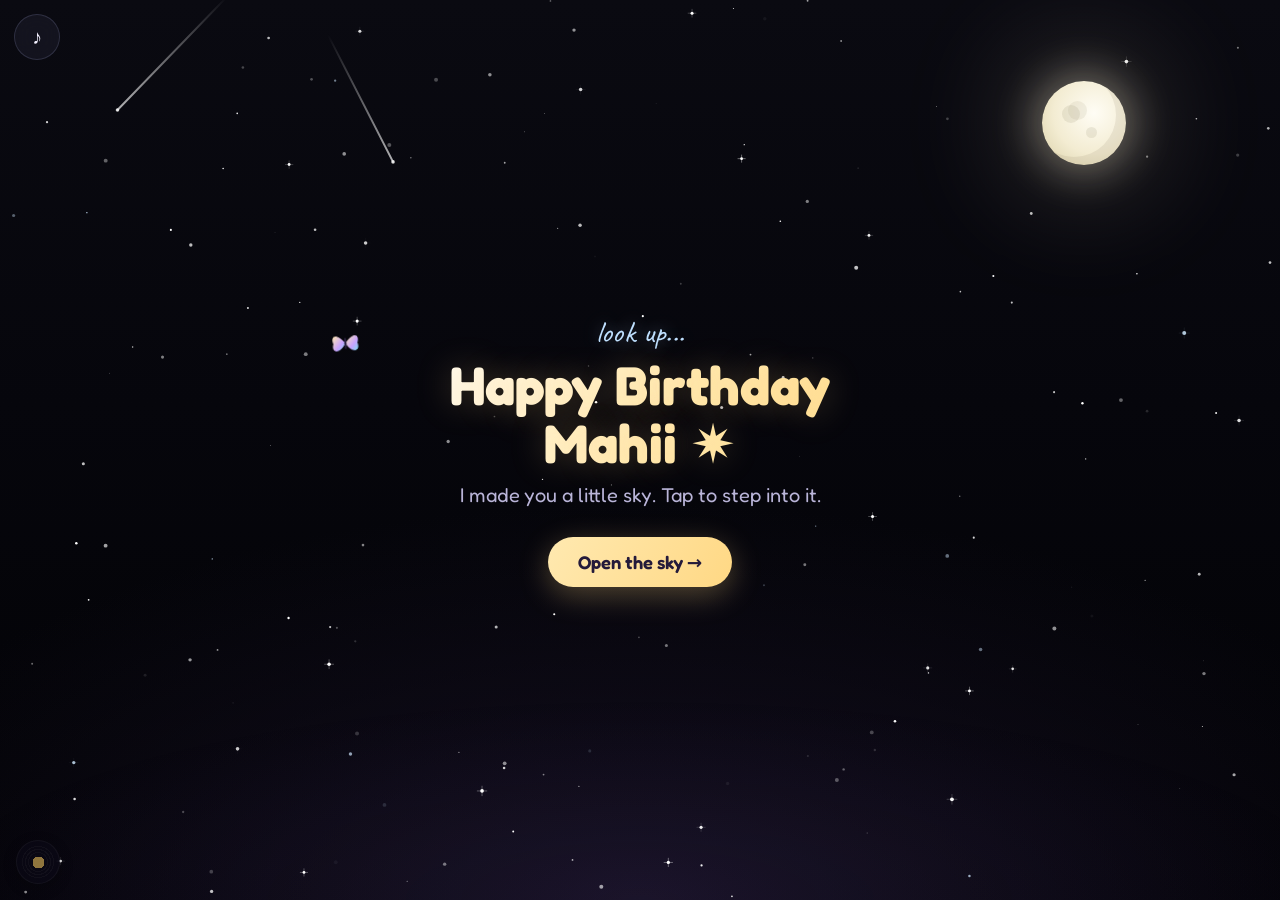
==== index.html @ 76d272aa "Add Hanabi finale fireworks This commit adds an embedded Hanabi fireworks overlay that loops in the " ====
<!DOCTYPE html>
<html lang="en">
<head>
  <meta charset="UTF-8" />
  <meta name="viewport" content="width=device-width, initial-scale=1.0, maximum-scale=1.0, user-scalable=no" />
  <meta name="theme-color" content="#0a0e2a" />
  <title>Under the Same Sky ✷</title>
  <!-- tab logo: a little golden crescent moon + star on a night sky -->
  <link rel="icon" type="image/svg+xml" href="data:image/svg+xml,%3Csvg xmlns='http://www.w3.org/2000/svg' viewBox='0 0 64 64'%3E%3Crect width='64' height='64' rx='14' fill='%230a0e2a'/%3E%3Cpath d='M41 15a18 18 0 1 0 8 24 14 14 0 0 1-8-24z' fill='%23ffd884'/%3E%3Cpath d='M20 20l1.6 4.4L26 26l-4.4 1.6L20 32l-1.6-4.4L14 26l4.4-1.6z' fill='%23ffe9b0'/%3E%3Ccircle cx='46' cy='48' r='1.6' fill='%23ffffff'/%3E%3Ccircle cx='14' cy='44' r='1.3' fill='%23bfe0ff'/%3E%3C/svg%3E" />
  <link rel="apple-touch-icon" href="data:image/svg+xml,%3Csvg xmlns='http://www.w3.org/2000/svg' viewBox='0 0 64 64'%3E%3Crect width='64' height='64' rx='14' fill='%230a0e2a'/%3E%3Cpath d='M41 15a18 18 0 1 0 8 24 14 14 0 0 1-8-24z' fill='%23ffd884'/%3E%3Cpath d='M20 20l1.6 4.4L26 26l-4.4 1.6L20 32l-1.6-4.4L14 26l4.4-1.6z' fill='%23ffe9b0'/%3E%3C/svg%3E" />
  <link rel="preconnect" href="https://fonts.googleapis.com" />
  <link rel="preconnect" href="https://fonts.gstatic.com" crossorigin />
  <link href="https://fonts.googleapis.com/css2?family=Fredoka:wght@400;500;600;700&family=Caveat:wght@500;600;700&display=swap" rel="stylesheet" />
  <link rel="stylesheet" href="styles.css?v=208" />
</head>
<body>
  <!-- Canvas for the living starfield, shooting stars, and stardust -->
  <canvas id="fx-canvas"></canvas>

  <!-- The moon -->
  <div id="moon" class="moon" aria-hidden="true"></div>

  <!-- Floating music toggle -->
  <button id="music-toggle" class="music-toggle" aria-label="Toggle music" title="Toggle music">
    <span class="music-icon">♪</span>
  </button>

  <!-- little spinning vinyl (spins while music plays) + now-playing label -->
  <div id="vinyl" class="vinyl" aria-hidden="true"></div>
  <div id="now-playing" class="now-playing" aria-hidden="true">
    <span class="np-text"></span>
    <button id="song-next" class="song-next" aria-label="Next song" title="Next song">⏭</button>
  </div>

  <!-- Progress (constellations lit) -->
  <div id="progress" class="progress" aria-hidden="true"></div>

  <!-- The experience mounts here -->
  <main id="stage" class="stage" role="main"></main>

  <!-- Sky lanterns float above the stage for popping -->
  <div id="lantern-layer" class="lantern-layer" aria-hidden="true"></div>

  <audio id="bg-song" loop preload="auto"></audio>

  <script src="js/config.js?v=208"></script>
  <script src="js/sky.js?v=208"></script>
  <script src="js/app.js?v=208"></script>
</body>
</html>
---- styles.css ----
/* ===========================================================================
   Under the Same Sky — styles
   A night-sky birthday experience. Mobile-first, phone + desktop.
   =========================================================================== */

:root {
  --sky-top: #0a0a11;
  --sky-mid: #06060c;
  --sky-bot: #020205;
  --horizon: #140f20;
  --ink: #f3f0ff;
  --ink-dim: #b9b4d8;
  --gold: #ffd884;
  --gold-soft: #ffe9b0;
  --cyan: #bfe0ff;
  --star: #ffffff;
  --card: rgba(180, 190, 255, 0.06);
  --card-border: rgba(190, 200, 255, 0.16);
  --radius: 20px;
  --safe-top: env(safe-area-inset-top, 0px);
  --safe-bottom: env(safe-area-inset-bottom, 0px);
}

* { box-sizing: border-box; -webkit-tap-highlight-color: transparent; }

html, body {
  margin: 0; padding: 0; height: 100%; overflow: hidden;
}

body {
  font-family: "Fredoka", system-ui, -apple-system, "Segoe UI", Roboto, sans-serif;
  color: var(--ink);
  background:
    radial-gradient(120% 80% at 50% 100%, var(--horizon) 0%, transparent 55%),
    linear-gradient(180deg, var(--sky-top) 0%, var(--sky-mid) 45%, var(--sky-bot) 100%);
  background-attachment: fixed;
  position: relative;
  overscroll-behavior: none;
  -webkit-user-select: none; user-select: none;
}

/* faint horizon haze so the bottom feels like a distant skyline glow */
body::after {
  content: "";
  position: fixed;
  left: 0; right: 0; bottom: 0;
  height: 32vh;
  background: radial-gradient(80% 100% at 50% 100%, rgba(90,70,140,0.10), transparent 70%);
  z-index: 1;
  pointer-events: none;
}

/* ---- starfield canvas ---- */
#fx-canvas {
  position: fixed; inset: 0;
  z-index: 2;
  pointer-events: none;
}

/* ---- the moon ---- */
.moon {
  position: fixed;
  top: 9vh; right: 12vw;
  width: 84px; height: 84px;
  border-radius: 50%;
  z-index: 2;
  background:
    radial-gradient(circle at 62% 38%, #fffdf5 0%, #f3ecd2 55%, #d9cfa6 100%);
  box-shadow:
    0 0 40px 8px rgba(255, 246, 214, 0.35),
    0 0 120px 30px rgba(255, 240, 200, 0.18),
    inset -10px -8px 0 rgba(120, 110, 80, 0.12);
  animation: moonGlow 6s ease-in-out infinite alternate;
}
.moon::before, .moon::after {
  content: ""; position: absolute; border-radius: 50%;
  background: rgba(150, 140, 110, 0.16);
}
.moon::before { width: 18px; height: 18px; top: 24px; left: 20px; }
.moon::after  { width: 11px; height: 11px; top: 46px; left: 44px; box-shadow: -14px -22px 0 4px rgba(150,140,110,0.12); }
@keyframes moonGlow {
  from { box-shadow: 0 0 34px 6px rgba(255,246,214,0.30), 0 0 100px 24px rgba(255,240,200,0.14); }
  to   { box-shadow: 0 0 48px 12px rgba(255,246,214,0.42), 0 0 140px 40px rgba(255,240,200,0.22); }
}
@media (max-width: 600px) {
  /* tuck the moon into the very top corner + calmer glow so it never sits behind text */
  .moon {
    width: 46px; height: 46px; top: 1.5vh; right: 5vw;
    box-shadow: 0 0 22px 4px rgba(255, 246, 214, 0.28), 0 0 64px 14px rgba(255, 240, 200, 0.12);
    animation: none;
  }
  .moon::before { width: 10px; height: 10px; top: 12px; left: 11px; }
  .moon::after { width: 6px; height: 6px; top: 26px; left: 25px; }
  /* phones: content scrolls from the top so tall pages (hub) don't clip the title */
  .stage { align-items: flex-start; }
  /* nudge the hub content down so the title isn't jammed under the top chrome/moon */
  .hub-scene { padding-top: 40vh; padding-bottom: calc(96px + var(--safe-bottom)); }
  /* keep bottom buttons clear of the fixed now-playing pill (hub brightest-star,
     finale "wait there's more", grand-finale buttons) */
  .finale-scene { padding-bottom: calc(96px + var(--safe-bottom)); }
}

/* ---- lantern layer ---- */
.lantern-layer { position: fixed; inset: 0; z-index: 6; pointer-events: none; overflow: hidden; }
.lantern-layer .lantern { pointer-events: auto; }

/* ---- Stage ---- */
.stage {
  position: relative; z-index: 4;
  height: 100%; width: 100%;
  display: flex; align-items: center; justify-content: center;
  padding: calc(24px + var(--safe-top)) 20px calc(24px + var(--safe-bottom));
  overflow-y: auto; -webkit-overflow-scrolling: touch;
}

.scene {
  width: 100%; max-width: 540px; text-align: center;
  animation: sceneIn 0.8s cubic-bezier(0.16, 1, 0.3, 1);
  will-change: opacity, transform;   /* keep it on the GPU compositor */
}
@keyframes sceneIn {
  from { opacity: 0; transform: translate3d(0, 22px, 0) scale(0.99); }
  to   { opacity: 1; transform: translate3d(0, 0, 0) scale(1); }
}

/* ---- Typography ---- */
.kicker {
  font-family: "Caveat", cursive;
  font-size: clamp(1.35rem, 6vw, 1.9rem);
  color: var(--cyan);
  margin: 0 0 6px; letter-spacing: 0.4px;
  text-shadow: 0 0 18px rgba(191, 224, 255, 0.4);
}
.title {
  font-size: clamp(2rem, 9vw, 3.4rem);
  font-weight: 700; line-height: 1.06; margin: 0 0 8px;
  background: linear-gradient(120deg, #ffffff, var(--gold-soft) 55%, var(--gold));
  -webkit-background-clip: text; background-clip: text; color: transparent;
  text-shadow: 0 0 34px rgba(255, 216, 132, 0.25);
}
.title .name { display: block; }
.subtitle {
  font-size: clamp(1rem, 4.4vw, 1.25rem);
  color: var(--ink-dim); margin: 0 auto 26px;
  max-width: 32ch; line-height: 1.55;
}

.beat-text {
  font-size: clamp(1.25rem, 5.6vw, 1.7rem);
  line-height: 1.5; margin: 0 auto 14px; max-width: 26ch;
  white-space: pre-line; font-weight: 500;
  text-shadow: 0 2px 22px rgba(0,0,0,0.4);
}
.beat-note {
  font-family: "Caveat", cursive;
  font-size: clamp(1.6rem, 5.5vw, 2.15rem);
  color: var(--gold-soft); margin: 0 auto 12px;
  transform: rotate(-2deg); opacity: 0.95;
  text-shadow: 0 0 16px rgba(255, 233, 176, 0.35);
}
/* small heading above a beat's body ("A little about her" etc.) */
.beat-title {
  font-size: clamp(0.72rem, 3vw, 0.85rem);
  letter-spacing: 0.18em; text-transform: uppercase;
  color: var(--cyan); margin: 0 auto 10px; opacity: 0.85;
}

/* ---- Buttons ---- */
.btn {
  font-family: inherit; font-size: clamp(1rem, 4.4vw, 1.15rem);
  font-weight: 600; color: #241a3a;
  background: linear-gradient(120deg, var(--gold-soft), var(--gold));
  border: none; border-radius: 999px; padding: 14px 30px; cursor: pointer;
  box-shadow: 0 8px 30px rgba(255, 216, 132, 0.3);
  transition: transform 0.15s ease, box-shadow 0.15s ease, filter 0.15s ease;
  touch-action: manipulation;
}
.btn:hover { filter: brightness(1.05); }
.btn:active { transform: scale(0.95); }
.btn.ghost {
  background: var(--card); color: var(--ink);
  border: 1px solid var(--card-border); box-shadow: none;
  backdrop-filter: blur(8px);
}
.btn-row { display: flex; gap: 12px; justify-content: center; flex-wrap: wrap; margin-top: 26px; }

/* ---- little spinning vinyl ---- */
.vinyl {
  position: fixed; left: 16px; bottom: calc(16px + var(--safe-bottom)); z-index: 20;
  width: 44px; height: 44px; border-radius: 50%;
  background: radial-gradient(circle at 50% 50%, #241a3a 0 20%, #0c0a18 21% 100%);
  box-shadow: 0 4px 14px rgba(0, 0, 0, 0.45), inset 0 0 0 1px rgba(255, 255, 255, 0.08);
  opacity: 0.55; pointer-events: none;
  transition: opacity 0.3s ease;
}
.vinyl::before {   /* grooves */
  content: ""; position: absolute; inset: 5px; border-radius: 50%;
  background: repeating-radial-gradient(circle, rgba(255, 255, 255, 0.06) 0 1px, transparent 1px 3px);
}
.vinyl::after {   /* label + spindle */
  content: ""; position: absolute; left: 50%; top: 50%; width: 15px; height: 15px;
  margin: -7.5px 0 0 -7.5px; border-radius: 50%;
  background: radial-gradient(circle, #ffd166 0 55%, #0c0a18 56% 100%);
}
.vinyl.spinning { opacity: 0.95; animation: vinylSpin 2.6s linear infinite; }
@keyframes vinylSpin { to { transform: rotate(360deg); } }

/* skip-to-next button, shown only when a screen stacks multiple songs */
.now-playing .song-next {
  display: none; flex: 0 0 auto; margin-left: 8px;
  width: 22px; height: 22px; border-radius: 50%;
  border: 1px solid rgba(255,255,255,0.35); background: rgba(255,255,255,0.12);
  color: inherit; font-size: 0.62rem; line-height: 1; cursor: pointer;
  align-items: center; justify-content: center; padding: 0;
  pointer-events: auto; transition: transform 0.15s ease, background 0.2s ease;
}
.now-playing .song-next:active { transform: scale(0.85); }
.now-playing.has-next .song-next { display: inline-flex; }

/* now-playing label next to the vinyl */
.now-playing {
  position: fixed; left: 70px; bottom: calc(20px + var(--safe-bottom)); z-index: 20;
  max-width: 70vw; padding: 5px 12px; border-radius: 999px;
  font-family: "Caveat", cursive; font-size: 1.05rem; color: var(--gold-soft);
  background: rgba(12, 10, 24, 0.6); border: 1px solid var(--card-border);
  backdrop-filter: blur(6px);
  display: inline-flex; align-items: center;
  opacity: 0; transform: translateX(-6px); transition: opacity 0.4s ease, transform 0.4s ease;
  pointer-events: none;
}
.now-playing .np-text { white-space: nowrap; overflow: hidden; text-overflow: ellipsis; min-width: 0; }
.now-playing.show { opacity: 0.95; transform: translateX(0); }

/* ---- butterfly that flutters across on page changes ---- */
.butterfly {
  position: fixed; left: 0; top: 0; z-index: 8;
  width: 30px; pointer-events: none; will-change: transform, opacity;
  filter: drop-shadow(0 2px 6px rgba(0, 0, 0, 0.3));
}
.butterfly svg { width: 100%; height: auto; display: block; }
.butterfly .wing { transform-box: fill-box; transform-origin: 100% 50%; animation: bflap 0.22s ease-in-out infinite alternate; }
.butterfly .wing.r { transform-origin: 0% 50%; }
@keyframes bflap { from { transform: scaleX(1); } to { transform: scaleX(0.4); } }

/* ---- Krishna flute on the hub ---- */
.krishna-flute {
  position: relative; width: 150px; height: 44px; margin: 2px auto 10px;
  transform: rotate(-6deg); opacity: 0.9;
}
.krishna-flute svg { width: 100%; height: auto; display: block; filter: drop-shadow(0 2px 6px rgba(0,0,0,0.3)); }
.flute-note {
  position: absolute; right: 6px; top: 2px;
  color: var(--gold-soft); font-size: 1rem; opacity: 0;
  text-shadow: 0 0 10px rgba(255,233,176,0.5);
  animation: fluteNote 3.4s ease-in-out infinite;
}
.flute-note.n2 { right: 0; animation-delay: 1.1s; font-size: 1.15rem; }
.flute-note.n3 { right: 14px; animation-delay: 2.2s; font-size: 0.9rem; }
@keyframes fluteNote {
  0%   { opacity: 0; transform: translate(0, 0) scale(0.8) rotate(0deg); }
  25%  { opacity: 0.95; }
  100% { opacity: 0; transform: translate(10px, -30px) scale(1.1) rotate(12deg); }
}

/* ---- Hub / constellation map ---- */
.hub-head { margin-bottom: 24px; }
.constellation-map {
  display: grid; grid-template-columns: 1fr; gap: 14px; margin-bottom: 22px;
}
@media (min-width: 560px) {
  .constellation-map { grid-template-columns: 1fr 1fr; }
  .constellation-map .constellation.wide,
  .constellation-map .finale-star { grid-column: 1 / -1; }
}

.constellation {
  position: relative; text-align: left;
  color: var(--ink);                 /* buttons don't inherit page text color */
  font-family: inherit;
  background: var(--card);
  border: 1px solid var(--card-border);
  border-radius: var(--radius); padding: 18px 18px 16px;
  cursor: pointer; backdrop-filter: blur(10px); overflow: hidden;
  transition: transform 0.18s ease, border-color 0.18s ease, box-shadow 0.25s ease;
}
.constellation:hover { transform: translateY(-3px); border-color: rgba(255,216,132,0.5); }
.constellation:active { transform: scale(0.98); }
.constellation .chapter-num {
  display: block; font-size: 0.7rem; letter-spacing: 1.5px; text-transform: uppercase;
  color: var(--gold); opacity: 0.8; margin-bottom: 6px;
}
.constellation .card-icon {
  font-size: 1.9rem; display: block; margin-bottom: 8px;
  filter: drop-shadow(0 0 10px rgba(255, 216, 132, 0.5));
}
.constellation .card-title { font-size: 1.12rem; font-weight: 600; margin: 0 0 2px; color: var(--ink); }
.constellation .card-teaser { font-size: 0.94rem; color: var(--ink-dim); margin: 0; }

/* tiny decorative constellation dots in the corner of each card */
.constellation .mini-stars {
  position: absolute; top: 12px; right: 14px; width: 46px; height: 34px; opacity: 0.5;
}
.constellation.seen {
  border-color: rgba(255, 216, 132, 0.7);
  box-shadow: 0 0 26px rgba(255, 216, 132, 0.18), inset 0 0 30px rgba(255,216,132,0.06);
}
.constellation.seen .mini-stars { opacity: 1; }
.constellation.seen::after {
  content: "lit ✷"; position: absolute; bottom: 12px; right: 14px;
  font-size: 0.78rem; color: var(--gold); letter-spacing: 0.5px;
}

/* finale entry */
.finale-star {
  text-align: center; cursor: pointer; border-radius: var(--radius);
  color: var(--ink); font-family: inherit;
  padding: 20px 18px;
  background: linear-gradient(120deg, rgba(255,216,132,0.16), rgba(191,224,255,0.12));
  border: 1px solid rgba(255,216,132,0.55);
  box-shadow: 0 0 40px rgba(255,216,132,0.2);
  transition: transform 0.18s ease;
}
.finale-star:hover { transform: translateY(-2px); }
.finale-star:not(.locked) { animation: finaleGlow 2.4s ease-in-out infinite; }
@keyframes finaleGlow {
  0%, 100% { box-shadow: 0 0 26px rgba(255, 216, 132, 0.18); }
  50%      { box-shadow: 0 0 46px rgba(255, 216, 132, 0.42); }
}
.finale-star.locked { opacity: 0.5; cursor: not-allowed; filter: grayscale(0.4); box-shadow: none; }
.finale-star .card-title { font-size: 1.3rem; margin: 0; }

/* ---- beat dots ---- */
.beat-dots { display: flex; gap: 7px; justify-content: center; margin-bottom: 24px; }
.beat-dots i {
  width: 7px; height: 7px; border-radius: 50%;
  background: rgba(255,255,255,0.22); transition: all 0.2s;
}
.beat-dots i.on { background: var(--gold); transform: scale(1.3); box-shadow: 0 0 10px var(--gold); }

/* ---- consent screen (privacy-lawyer joke) ---- */
.consent-card {
  text-align: left;
  background: var(--card);
  border: 1px solid var(--card-border);
  border-radius: 16px;
  padding: 16px 18px 14px;
  max-width: 460px; margin: 0 auto;
  backdrop-filter: blur(10px);
  max-height: 52vh; overflow-y: auto; -webkit-overflow-scrolling: touch;
}
.consent-card ul { margin: 0 0 12px; padding-left: 20px; }
.consent-card li {
  font-size: 0.92rem; line-height: 1.5; color: var(--ink-dim); margin-bottom: 9px;
}
.consent-check {
  display: flex; gap: 10px; align-items: flex-start;
  font-size: 0.92rem; color: var(--ink); cursor: pointer;
  border-top: 1px dashed var(--card-border); padding-top: 12px;
}
.consent-check input {
  margin: 3px 0 0; width: 17px; height: 17px; flex: none;
  accent-color: var(--gold); cursor: pointer;
}
.consent-reply {
  font-family: "Caveat", cursive; color: var(--gold-soft);
  font-size: clamp(1.15rem, 5vw, 1.4rem); margin: 12px auto 0; min-height: 1.2em;
}
.btn:disabled { opacity: 0.4; cursor: not-allowed; filter: grayscale(0.3); box-shadow: none; }

/* ---- interactive: choices ---- */
.choice-opts {
  display: flex; flex-direction: column; gap: 10px;
  max-width: 380px; margin: 8px auto 0;
}
.choice-opt {
  font-family: inherit; font-size: clamp(0.95rem, 4.2vw, 1.05rem); font-weight: 500;
  color: var(--ink); background: var(--card);
  border: 1px solid var(--card-border); border-radius: 14px;
  padding: 13px 16px; cursor: pointer; text-align: left;
  backdrop-filter: blur(8px);
  transition: transform 0.12s ease, border-color 0.15s ease, background 0.15s ease;
  touch-action: manipulation;
}
.choice-opt:hover { border-color: rgba(255, 216, 132, 0.5); }
.choice-opt:active { transform: scale(0.98); }
.choice-opt.chosen {
  border-color: var(--gold); background: rgba(255, 216, 132, 0.15);
  box-shadow: 0 0 18px rgba(255, 216, 132, 0.25);
}
.choice-opt:disabled { cursor: default; opacity: 0.5; }
.choice-opt.chosen:disabled { opacity: 1; }
.choice-reply {
  font-family: "Caveat", cursive; font-size: clamp(1.15rem, 5vw, 1.5rem);
  color: var(--gold-soft); margin: 16px auto 0; max-width: 30ch; min-height: 1.4em;
  opacity: 0; transform: translateY(6px);
  transition: opacity 0.3s ease, transform 0.3s ease;
  text-shadow: 0 0 14px rgba(255, 233, 176, 0.3);
}
.choice-reply.show { opacity: 1; transform: none; }

/* ---- interactive: rice bag meter ---- */
.rice-bag { margin: 2px auto 18px; width: 130px; text-align: center; }
.rice-sack { position: relative; width: 104px; height: 118px; margin: 0 auto; }
.rice-tie {
  position: absolute; top: 0; left: 50%; transform: translateX(-50%);
  width: 56px; height: 20px; z-index: 3;
  background: linear-gradient(180deg, #caa971, #b18a4e);
  border: 2px solid rgba(90, 66, 30, 0.55);
  border-radius: 10px 10px 4px 4px;
}
.rice-tie::after {
  content: ""; position: absolute; left: 50%; top: 50%; transform: translate(-50%, -50%);
  width: 42px; height: 4px; background: rgba(90, 66, 30, 0.6); border-radius: 3px;
}
.rice-body {
  position: absolute; top: 14px; left: 0; right: 0; bottom: 0;
  background: linear-gradient(180deg, #c9a86a, #b78f52);
  border: 2px solid rgba(90, 66, 30, 0.55);
  border-radius: 14px 14px 22px 22px;
  overflow: hidden;
  box-shadow: inset 0 6px 14px rgba(0, 0, 0, 0.22), 0 12px 26px rgba(0, 0, 0, 0.4);
}
.rice-body::before {   /* faint burlap weave */
  content: ""; position: absolute; inset: 0; z-index: 2; pointer-events: none;
  background: repeating-linear-gradient(90deg, transparent 0 9px, rgba(90, 66, 30, 0.06) 9px 10px);
}
.rice-fill {
  position: absolute; left: 0; right: 0; bottom: 0; height: 0%; z-index: 1;
  background:
    radial-gradient(circle at 30% 25%, rgba(255, 255, 255, 0.55) 0.5px, transparent 1.6px) 0 0 / 7px 7px,
    linear-gradient(180deg, #fdf7e6, #eaddb8);
  transition: height 0.85s cubic-bezier(0.16, 1, 0.3, 1);
}
.rice-label { margin-top: 9px; font-size: 0.85rem; color: var(--ink-dim); letter-spacing: 0.3px; }
.rice-pct { color: var(--gold-soft); font-weight: 600; }

/* ---- interactive: painterly blooming flower ---- */
.bloom-flower {
  --b: 0;
  width: 132px; height: 132px; margin: 2px auto 18px;
}
.bloom-flower svg {
  width: 100%; height: auto; display: block; overflow: visible;
  filter: drop-shadow(0 6px 16px rgba(90, 60, 180, 0.4));
}
.bloom-flower .petals {
  transform-box: view-box; transform-origin: 50% 50%;
  transform: scale(var(--b)) rotate(calc(var(--b) * 38deg));
  opacity: calc(0.18 + var(--b) * 0.82);
  transition: transform 0.9s cubic-bezier(0.16, 1, 0.3, 1), opacity 0.9s ease;
}
.bloom-flower .fcore {
  transform-box: view-box; transform-origin: 50% 50%;
  transform: scale(calc(0.32 + var(--b) * 0.68));
  transition: transform 0.9s ease;
}

/* ---- Tab 3 sky show: moon phase + self-drawing constellation ---- */
.sky-scene { position: relative; }
.sky-moon {
  --ph: 0;
  width: 54px; height: 54px; margin: 0 auto 12px;
}
.sky-moon svg {
  display: block; width: 100%; height: 100%; overflow: visible;
  filter: drop-shadow(0 0 14px rgba(255, 246, 214, 0.5));
}
.sky-moon .mshadow {
  transform: translateX(calc(var(--ph) * 54px));
  transition: transform 0.9s cubic-bezier(0.16, 1, 0.3, 1);
}
.sky-constel {
  width: min(240px, 80%); height: 74px; margin: 4px auto 12px;
}
.sky-constel svg { display: block; width: 100%; height: 100%; overflow: visible; }

/* ---- interactive: subtle red thread below the text ---- */
.red-thread {
  width: min(320px, 82%); height: 46px; margin: 2px auto 14px;
  opacity: 0.55;
}
.red-thread svg { display: block; width: 100%; height: 100%; overflow: visible; }
.red-thread path { filter: drop-shadow(0 0 4px rgba(217, 68, 89, 0.55)); }

/* ---- interactive: offer letter ---- */
.offer-letter {
  position: relative;
  background: linear-gradient(180deg, #fbf5e4, #f2e8cf);
  color: #3a2f1c;
  border: 1px solid rgba(120, 90, 40, 0.28);
  border-radius: 14px;
  padding: 18px 18px 14px;
  text-align: left;
  max-width: 420px; margin: 4px auto 2px;
  box-shadow: 0 18px 44px rgba(0, 0, 0, 0.45);
  transform: rotate(-1.1deg);
  animation: letterDrop 0.5s cubic-bezier(0.22, 1, 0.36, 1);
}
@keyframes letterDrop {
  from { opacity: 0; transform: rotate(-6deg) translateY(-14px) scale(0.96); }
  to   { opacity: 1; transform: rotate(-1.1deg) translateY(0) scale(1); }
}
.letter-head {
  display: flex; gap: 10px; align-items: center;
  border-bottom: 1px dashed rgba(120, 90, 40, 0.4);
  padding-bottom: 10px; margin-bottom: 10px;
}
.letter-logo { font-size: 1.7rem; }
.letter-co { font-weight: 700; font-size: 1.05rem; color: #4a3212; }
.letter-tag { font-size: 0.76rem; color: #8a744c; }
.letter-title {
  font-family: "Caveat", cursive; font-size: 1.6rem;
  text-align: center; margin-bottom: 8px; color: #6a3f14;
}
.letter-body p { font-size: 0.92rem; line-height: 1.45; margin: 0 0 7px; }
.letter-foot {
  display: flex; justify-content: space-between; align-items: flex-end;
  margin-top: 12px; border-top: 1px dashed rgba(120, 90, 40, 0.4); padding-top: 10px;
}
.letter-date { font-size: 0.78rem; color: #8a744c; }
.letter-sign {
  font-family: "Caveat", cursive; font-size: 1.35rem; color: #3a2f1c;
  text-align: right; display: flex; flex-direction: column; line-height: 1.15;
}
.sign-role { font-size: 0.72rem; color: #8a744c; font-family: "Fredoka", sans-serif; }
.letter-stamp {
  position: absolute; top: 14px; right: 12px;
  border: 3px solid #c0392b; color: #c0392b;
  font-weight: 700; letter-spacing: 2px; font-size: 0.85rem;
  padding: 3px 8px; border-radius: 6px; transform: rotate(12deg);
  opacity: 0.82;
}

/* ---- music opt-in gate (after consent) ---- */
.music-gate { position: relative; }
.music-gate::before {   /* soft blurred veil behind the question */
  content: ""; position: fixed; inset: 0; z-index: -1;
  background: rgba(6, 6, 16, 0.5);
  -webkit-backdrop-filter: blur(10px); backdrop-filter: blur(10px);
}
/* the chosen icon that flies up to the toggle */
.fly-icon {
  position: fixed; z-index: 60; font-size: 2.6rem; line-height: 1;
  transform: translate(-50%, -50%) scale(1);
  pointer-events: none; opacity: 1;
  transition: transform 0.9s cubic-bezier(0.5, 0, 0.2, 1), opacity 0.9s ease;
  text-shadow: 0 0 22px rgba(255, 216, 132, 0.5);
}
.music-toggle.land { animation: toggleLand 0.42s cubic-bezier(0.34, 1.56, 0.64, 1); }
@keyframes toggleLand { 0% { transform: scale(1); } 45% { transform: scale(1.4); } 100% { transform: scale(1); } }

/* ---- top chrome ---- */
.music-toggle {
  position: fixed; top: calc(14px + var(--safe-top)); left: 14px;
  z-index: 20; width: 46px; height: 46px; border-radius: 50%;
  border: 1px solid var(--card-border); background: var(--card); color: var(--ink);
  font-size: 1.25rem; cursor: pointer; backdrop-filter: blur(10px);
  display: grid; place-items: center; transition: transform 0.15s ease;
}
.music-toggle:active { transform: scale(0.9); }
.music-toggle.playing .music-icon { animation: pulse 1.1s ease-in-out infinite; }
@keyframes pulse { 50% { transform: scale(1.25); color: var(--gold); } }
.music-toggle.muted { opacity: 0.55; }
.music-toggle.muted::after {
  content: ""; position: absolute; width: 2px; height: 30px;
  background: var(--ink); transform: rotate(45deg); border-radius: 2px;
}

.progress {
  position: fixed; top: calc(18px + var(--safe-top)); left: 50%;
  transform: translateX(-50%); z-index: 20;
  display: flex; gap: 8px; opacity: 0; transition: opacity 0.3s;
}
.progress.show { opacity: 1; }
.progress i {
  font-size: 0.9rem; color: rgba(255,255,255,0.25); line-height: 1;
  transition: color 0.25s, text-shadow 0.25s;
}
.progress i.on { color: var(--gold); text-shadow: 0 0 10px var(--gold); }

/* ---- make a wish ---- */
.wish-field {
  position: relative;
  height: 34vh;
  min-height: 200px;
  display: grid;
  place-items: center;
  margin: 6px 0 4px;
}
.blue-stars { position: absolute; inset: 0; z-index: 0; pointer-events: none; }
.blue-star {
  position: absolute; transform: translate(-50%, -50%);
  color: #9fd0ff; line-height: 1;
  text-shadow:
    0 0 8px #6aa9ff,
    0 0 18px #4a86ee,
    0 0 30px rgba(74, 134, 238, 0.7);
  animation: blueTwinkle 4s ease-in-out infinite;
  will-change: opacity, transform;
}
@keyframes blueTwinkle {
  0%, 100% { opacity: 0.4; transform: translate(-50%, -50%) scale(0.9) rotate(0deg); }
  50%      { opacity: 1;   transform: translate(-50%, -50%) scale(1.15) rotate(8deg); }
}

.wish-star {
  position: relative; z-index: 1;
  font-size: clamp(3rem, 16vw, 5rem);
  line-height: 1;
  color: #fff;
  background: none;
  border: none;
  cursor: pointer;
  padding: 24px;
  border-radius: 50%;
  text-shadow: 0 0 22px var(--gold), 0 0 44px rgba(255, 216, 132, 0.7);
  animation: wishPulse 1.8s ease-in-out infinite;
  transition: transform 0.15s ease;
  touch-action: manipulation;
}
.wish-star:active { transform: scale(0.9); }
@keyframes wishPulse {
  0%, 100% { transform: scale(1) rotate(0deg); text-shadow: 0 0 18px var(--gold), 0 0 34px rgba(255,216,132,0.5); }
  50%      { transform: scale(1.14) rotate(8deg); text-shadow: 0 0 30px var(--gold), 0 0 66px rgba(255,216,132,0.85); }
}
/* streak away when granted */
.wish-star.granted {
  animation: wishStreak 0.9s cubic-bezier(0.4, 0, 0.2, 1) forwards;
}
@keyframes wishStreak {
  0%   { transform: scale(1.2); opacity: 1; }
  100% { transform: translate(60vw, -70vh) scale(0.2) rotate(30deg); opacity: 0; }
}
.wish-hint {
  font-family: "Caveat", cursive;
  font-size: clamp(1.1rem, 5vw, 1.4rem);
  color: var(--ink-dim);
  margin: 4px 0 0;
}

/* ---- finale ---- */
/* long finale scenes scroll from the top instead of vertically centering */
.stage.scroll-top { align-items: flex-start; padding-top: 0; }
.finale-head {
  position: sticky; top: 0; z-index: 5;
  width: 100%; padding: calc(16px + var(--safe-top)) 0 42px;
  /* opaque (sky colour) all the way up through the title so text vanishing
     behind it stays hidden; only the bottom edge fades so lines dissolve in */
  background: linear-gradient(180deg,
    var(--sky-top) 0%,
    var(--sky-top) calc(100% - 44px),
    rgba(27, 27, 70, 0) 100%);
}
.finale-head .title { margin-bottom: 0; }
/* grand finale is short — no sticky fade needed behind the heading */
.grand-scene .finale-head {
  position: static;
  background: none;
  padding-bottom: 8px;
}
.finale-scene .title { font-size: clamp(2.4rem, 11vw, 4rem); margin-bottom: 18px; }

/* grand finale: bigger, glowing, celebratory title + screen shake */
.grand-scene .title {
  font-size: clamp(2.7rem, 12vw, 4.4rem);
  animation: grandGlow 2s ease-in-out infinite;
}
@keyframes grandGlow {
  0%, 100% { text-shadow: 0 0 30px rgba(255, 216, 132, 0.3); transform: scale(1); }
  50%      { text-shadow: 0 0 60px rgba(255, 216, 132, 0.65); transform: scale(1.03); }
}
@keyframes screenShake {
  0%, 100% { transform: translate(0, 0); }
  20% { transform: translate(-5px, 3px); }
  40% { transform: translate(5px, -3px); }
  60% { transform: translate(-4px, -3px); }
  80% { transform: translate(4px, 3px); }
}
body.shake { animation: screenShake 0.6s ease; }
.finale-lines { min-height: 42vh; display: flex; flex-direction: column; justify-content: center; }
.finale-line {
  font-size: clamp(1.15rem, 5vw, 1.55rem); line-height: 1.55;
  margin: 0 auto 16px; max-width: 30ch; opacity: 0;
  transform: translateY(12px); white-space: pre-line;
  text-shadow: 0 2px 22px rgba(0,0,0,0.4);
}
.finale-line.show { animation: lineIn 1.4s cubic-bezier(0.22,1,0.36,1) forwards; }
@keyframes lineIn { to { opacity: 1; transform: translateY(0); } }

/* the realistic Hanabi fireworks engine, embedded as a transparent backdrop on
   the grand finale (sits above the sky canvas, below the message + buttons) */
.fireworks-frame {
  position: fixed; inset: 0; width: 100%; height: 100%; border: 0;
  z-index: 3; pointer-events: none; background: transparent;
}

/* the borrowed garden, embedded as a transparent backdrop behind the message */
.garden-frame {
  position: fixed; inset: 0; width: 100%; height: 100%; border: 0;
  z-index: 2; pointer-events: none; background: transparent;
  opacity: 0; transition: opacity 1.2s ease;
}
.garden-frame.show { opacity: 1; }

/* warm centre glow behind the garden (the flowers-project #halo) */
.garden-glow {
  position: fixed; left: 50%; top: 56%; transform: translate(-50%, -50%);
  width: min(150vw, 1100px); height: min(135vw, 980px);
  z-index: 1; pointer-events: none; opacity: 0; transition: opacity 3s ease;
  background: radial-gradient(closest-side,
    rgba(245, 201, 155, 0.22), rgba(226, 140, 160, 0.08) 46%, transparent 74%);
}
.garden-glow.show { opacity: 1; }

/* flowers-project #focus, 1:1: once the garden has fully bloomed, the whole
   screen darkens (and the garden blurs) behind the message, which then rises
   over it. Dark through the top/message area, fading to clear at the bottom so
   the garden still shows below. */
/* full-screen uneven darken (no box): darkest through the centre where the
   message sits, fading out toward every edge so the garden still frames it.
   Fades in once the garden has bloomed. */
.finale-focus {
  position: fixed; inset: 0; z-index: 3; pointer-events: none; opacity: 0;
  transition: opacity 2.4s ease;
  background: radial-gradient(78% 62% at 50% 48%,
    rgba(8, 6, 16, 0.92) 0%, rgba(8, 6, 16, 0.86) 46%,
    rgba(8, 6, 16, 0.42) 74%, rgba(8, 6, 16, 0) 100%);
}
@supports ((backdrop-filter: blur(3px)) or (-webkit-backdrop-filter: blur(3px))) {
  .finale-focus {
    -webkit-backdrop-filter: blur(3.5px); backdrop-filter: blur(3.5px);
    -webkit-mask-image: radial-gradient(78% 62% at 50% 48%, #000 0%, #000 50%, transparent 84%);
    mask-image: radial-gradient(78% 62% at 50% 48%, #000 0%, #000 50%, transparent 84%);
  }
}
.finale-focus.show { opacity: 1; }

/* fade scene text below the darkened zone (bright-garden area) so it's hidden
   until scrolled up into the readable dark region — aligns with .finale-focus */
.stage.garden-mask {
  -webkit-mask-image: linear-gradient(to bottom, #000 0%, #000 70%, transparent 88%);
  mask-image: linear-gradient(to bottom, #000 0%, #000 70%, transparent 88%);
}
/* extra scroll room so the last lines, the P.S., and the button can be scrolled
   UP into the readable dark zone (otherwise they'd stay stuck in the faded area) */
.finale-scene:not(.grand-scene) { padding-bottom: 46vh; }
.finale-scene:not(.grand-scene) .finale-line,
.finale-scene:not(.grand-scene) .finale-signoff,
.finale-scene:not(.grand-scene) .finale-ps {
  text-shadow: 0 2px 10px rgba(0,0,0,0.78), 0 0 26px rgba(0,0,0,0.6);
}

/* two sunflowers flanking the "Dearest Mahii" title, inside the sticky header so
   they stay next to it while scrolling; sit BEHIND the title text */
.finale-head .title { position: relative; z-index: 1; }   /* title stays above the flowers */
.sunflower {
  position: absolute; top: 50%; z-index: 0; pointer-events: none;
  width: clamp(62px, 15vw, 104px);
  opacity: 0; transition: opacity 1.1s ease;
  transform: translateY(-50%);
}
.sunflower svg {
  width: 100%; height: auto; display: block;
  filter: drop-shadow(0 5px 14px rgba(0,0,0,0.4));
  transform: rotate(180deg);   /* flower head points down toward the title */
}
.sunflower.show { opacity: 0.95; }
.sunflower.left  { left: -6px; }
.sunflower.right { right: -6px; }
.sunflower.left svg  { animation: sunflowerSwayL 6s ease-in-out infinite; }
.sunflower.right svg { animation: sunflowerSwayR 7s ease-in-out infinite; }
@keyframes sunflowerSwayL { 0%,100% { transform: rotate(177deg); } 50% { transform: rotate(184deg); } }
@keyframes sunflowerSwayR { 0%,100% { transform: rotate(183deg); } 50% { transform: rotate(176deg); } }

/* full-playlist button — clearly branded as Spotify */
.spotify-link {
  display: inline-flex; align-items: center; gap: 11px; align-self: center;
  margin: 16px auto 0; padding: 10px 20px 10px 12px; border-radius: 999px;
  background: #1DB954; color: #fff; text-decoration: none;
  font-family: "Poppins", system-ui, sans-serif; font-weight: 600; font-size: 0.95rem;
  box-shadow: 0 6px 24px rgba(30,185,84,0.42);
  transition: transform 0.15s ease, box-shadow 0.2s ease;
}
.spotify-link:hover { transform: translateY(-2px); box-shadow: 0 10px 30px rgba(30,185,84,0.58); }
.spotify-link:active { transform: scale(0.97); }
.spotify-link .sp-logo { width: 30px; height: 30px; flex: 0 0 auto; }
.spotify-link .sp-text { line-height: 1.15; }
.finale-signoff {
  font-family: "Caveat", cursive; font-size: clamp(1.6rem, 7vw, 2.4rem);
  color: var(--gold-soft); margin-top: 10px; opacity: 0;
  text-shadow: 0 0 18px rgba(255, 233, 176, 0.4);
}
.finale-signoff.show { animation: lineIn 0.8s ease forwards; }
.finale-ps {
  font-family: "Caveat", cursive;
  font-size: clamp(1.05rem, 4.6vw, 1.35rem);
  color: var(--ink-dim);
  margin: 18px auto 0; max-width: 32ch; line-height: 1.4;
  opacity: 0; transform: translateY(10px);
}
.finale-ps.show { animation: lineIn 0.9s ease forwards; }

/* the "wait, there's more" button appears with a soft pop + glow */
.more-btn.pop-in { animation: morePop 0.6s cubic-bezier(0.22, 1, 0.36, 1), moreGlow 2.2s ease-in-out 0.6s infinite; }
@keyframes morePop {
  from { opacity: 0; transform: scale(0.8); }
  to   { opacity: 1; transform: scale(1); }
}
@keyframes moreGlow {
  0%, 100% { box-shadow: 0 8px 26px rgba(255, 216, 132, 0.3); }
  50%      { box-shadow: 0 8px 40px rgba(255, 216, 132, 0.6); }
}

/* "Celebrate again" keeps glowing to invite another tap */
.celebrate-btn {
  animation: celebrateGlow 1.8s ease-in-out infinite;
}
@keyframes celebrateGlow {
  0%, 100% { box-shadow: 0 8px 26px rgba(255, 216, 132, 0.35); transform: scale(1); }
  50%      { box-shadow: 0 10px 46px rgba(255, 216, 132, 0.7); transform: scale(1.04); }
}
.celebrate-btn:active { transform: scale(0.95); }

/* ---- lanterns ---- */
.lantern { position: absolute; bottom: -20vh; cursor: pointer; will-change: transform; }
.lantern svg { display: block; width: 100%; height: auto; filter: drop-shadow(0 0 14px rgba(255, 180, 90, 0.55)); }
.lantern.popped { opacity: 0; pointer-events: none; transition: opacity 0.25s; }

/* reduced motion */
@media (prefers-reduced-motion: reduce) {
  .moon { animation: none; }
  .scene, .finale-line, .finale-signoff { animation-duration: 0.01ms !important; }
  .grand-scene .title { animation: none; }
  body.shake { animation: none; }
  .blue-star { animation: none; opacity: 0.85; }
  .flute-note { animation: none; opacity: 0; }
  .celebrate-btn { animation: none; }
  .vinyl.spinning { animation: none; }
}
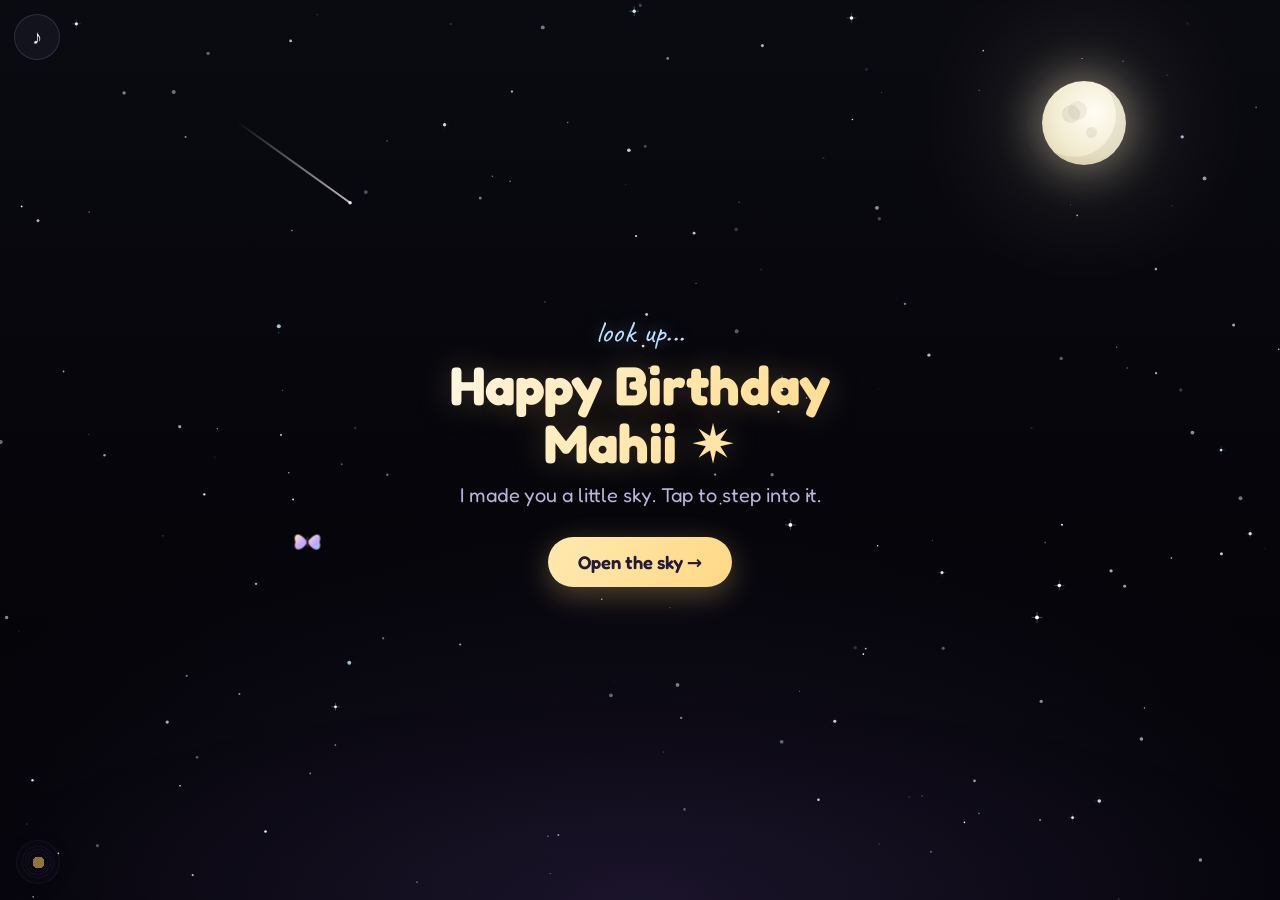
==== commit 4bd8d027: "Improve fireworks iOS stability This commit makes the embedded fireworks engine more reliable on iOS" ====
--- a/index.html
+++ b/index.html
@@ -11,7 +11,7 @@
   <link rel="preconnect" href="https://fonts.googleapis.com" />
   <link rel="preconnect" href="https://fonts.gstatic.com" crossorigin />
   <link href="https://fonts.googleapis.com/css2?family=Fredoka:wght@400;500;600;700&family=Caveat:wght@500;600;700&display=swap" rel="stylesheet" />
-  <link rel="stylesheet" href="styles.css?v=208" />
+  <link rel="stylesheet" href="styles.css?v=214" />
 </head>
 <body>
   <!-- Canvas for the living starfield, shooting stars, and stardust -->
@@ -43,8 +43,8 @@
 
   <audio id="bg-song" loop preload="auto"></audio>
 
-  <script src="js/config.js?v=208"></script>
-  <script src="js/sky.js?v=208"></script>
-  <script src="js/app.js?v=208"></script>
+  <script src="js/config.js?v=214"></script>
+  <script src="js/sky.js?v=214"></script>
+  <script src="js/app.js?v=214"></script>
 </body>
 </html>
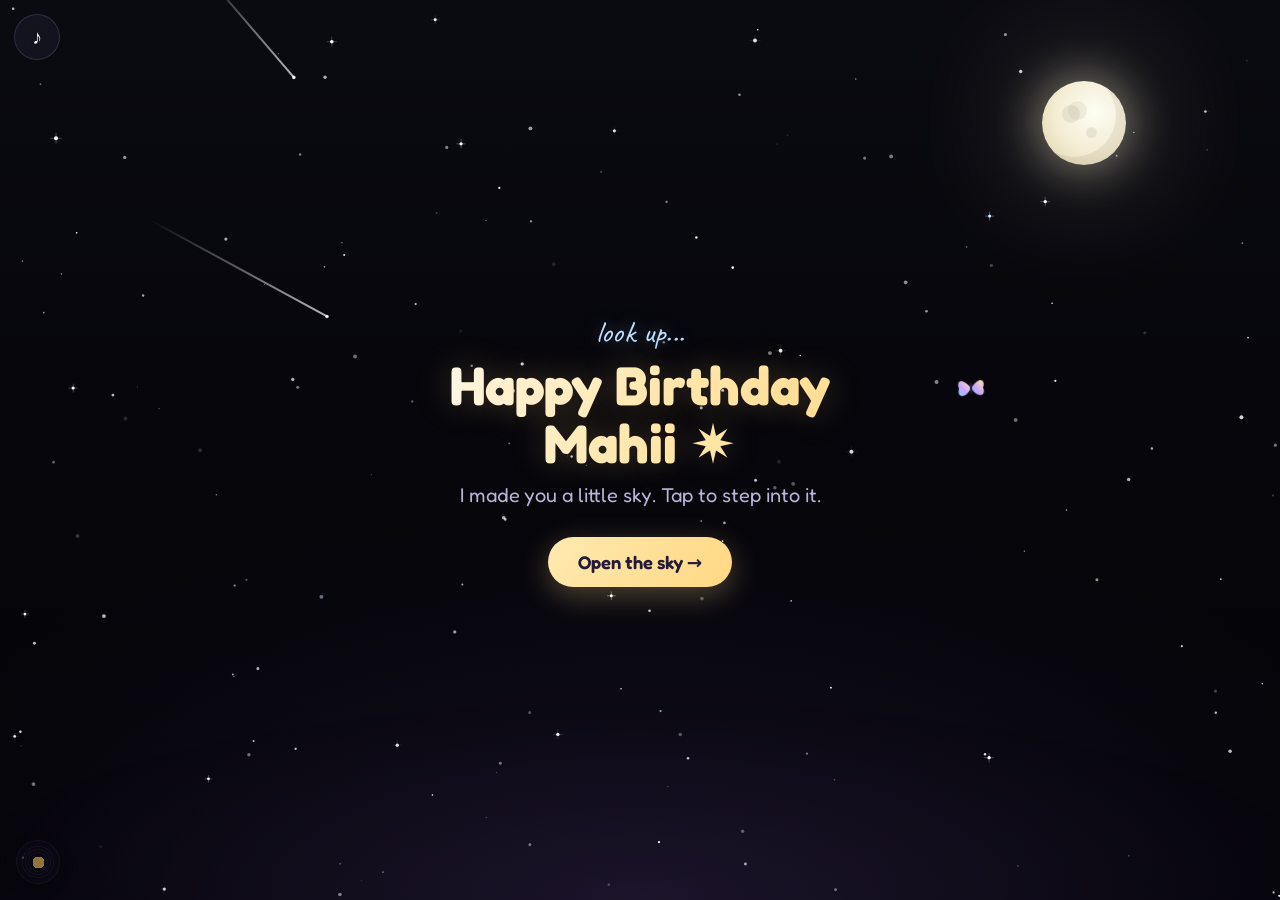
==== commit b7971c8f: "Tune music mix and fix star overflow This commit adds per-track volume controls for hub and chapter " ====
--- a/index.html
+++ b/index.html
@@ -11,7 +11,7 @@
   <link rel="preconnect" href="https://fonts.googleapis.com" />
   <link rel="preconnect" href="https://fonts.gstatic.com" crossorigin />
   <link href="https://fonts.googleapis.com/css2?family=Fredoka:wght@400;500;600;700&family=Caveat:wght@500;600;700&display=swap" rel="stylesheet" />
-  <link rel="stylesheet" href="styles.css?v=214" />
+  <link rel="stylesheet" href="styles.css?v=217" />
 </head>
 <body>
   <!-- Canvas for the living starfield, shooting stars, and stardust -->
@@ -43,8 +43,8 @@
 
   <audio id="bg-song" loop preload="auto"></audio>
 
-  <script src="js/config.js?v=214"></script>
-  <script src="js/sky.js?v=214"></script>
-  <script src="js/app.js?v=214"></script>
+  <script src="js/config.js?v=217"></script>
+  <script src="js/sky.js?v=217"></script>
+  <script src="js/app.js?v=217"></script>
 </body>
 </html>
--- a/styles.css
+++ b/styles.css
@@ -110,7 +110,7 @@
   height: 100%; width: 100%;
   display: flex; align-items: center; justify-content: center;
   padding: calc(24px + var(--safe-top)) 20px calc(24px + var(--safe-bottom));
-  overflow-y: auto; -webkit-overflow-scrolling: touch;
+  overflow-y: auto; overflow-x: hidden; -webkit-overflow-scrolling: touch;
 }
 
 .scene {
@@ -586,6 +586,7 @@
   display: grid;
   place-items: center;
   margin: 6px 0 4px;
+  overflow: hidden;        /* keep scattered stars / streak inside — no sideways scroll */
 }
 .blue-stars { position: absolute; inset: 0; z-index: 0; pointer-events: none; }
 .blue-star {
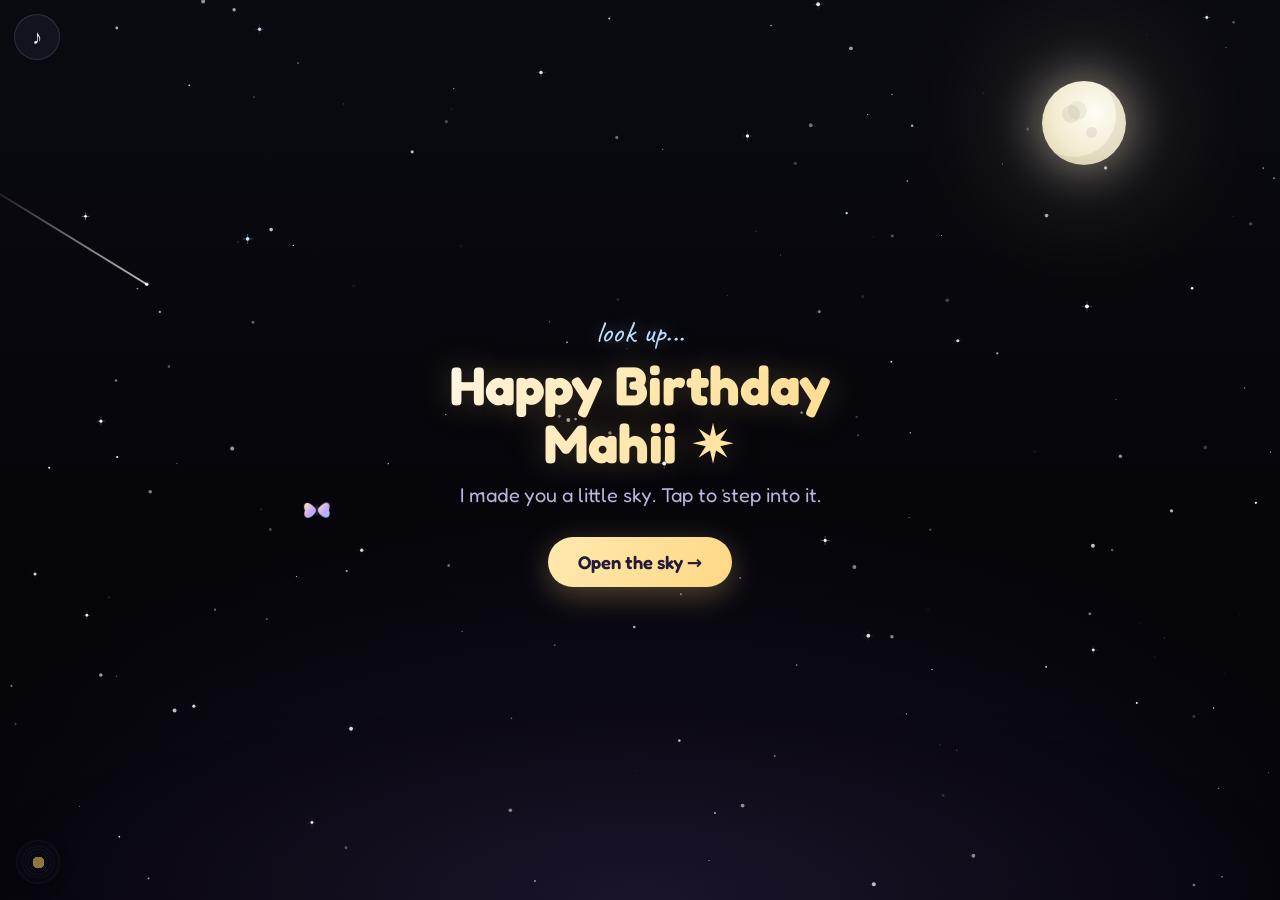
==== commit 74569d1d: "Fix lantern touch blocking This update bumps asset cache-busting versions in index.html and prevents" ====
--- a/index.html
+++ b/index.html
@@ -11,7 +11,7 @@
   <link rel="preconnect" href="https://fonts.googleapis.com" />
   <link rel="preconnect" href="https://fonts.gstatic.com" crossorigin />
   <link href="https://fonts.googleapis.com/css2?family=Fredoka:wght@400;500;600;700&family=Caveat:wght@500;600;700&display=swap" rel="stylesheet" />
-  <link rel="stylesheet" href="styles.css?v=217" />
+  <link rel="stylesheet" href="styles.css?v=218" />
 </head>
 <body>
   <!-- Canvas for the living starfield, shooting stars, and stardust -->
@@ -43,8 +43,8 @@
 
   <audio id="bg-song" loop preload="auto"></audio>
 
-  <script src="js/config.js?v=217"></script>
-  <script src="js/sky.js?v=217"></script>
-  <script src="js/app.js?v=217"></script>
+  <script src="js/config.js?v=218"></script>
+  <script src="js/sky.js?v=218"></script>
+  <script src="js/app.js?v=218"></script>
 </body>
 </html>
--- a/styles.css
+++ b/styles.css
@@ -102,7 +102,8 @@
 
 /* ---- lantern layer ---- */
 .lantern-layer { position: fixed; inset: 0; z-index: 6; pointer-events: none; overflow: hidden; }
-.lantern-layer .lantern { pointer-events: auto; }
+/* floaters DON'T intercept touch, so scroll gestures pass through to the message */
+.lantern-layer .lantern { pointer-events: none; }
 
 /* ---- Stage ---- */
 .stage {
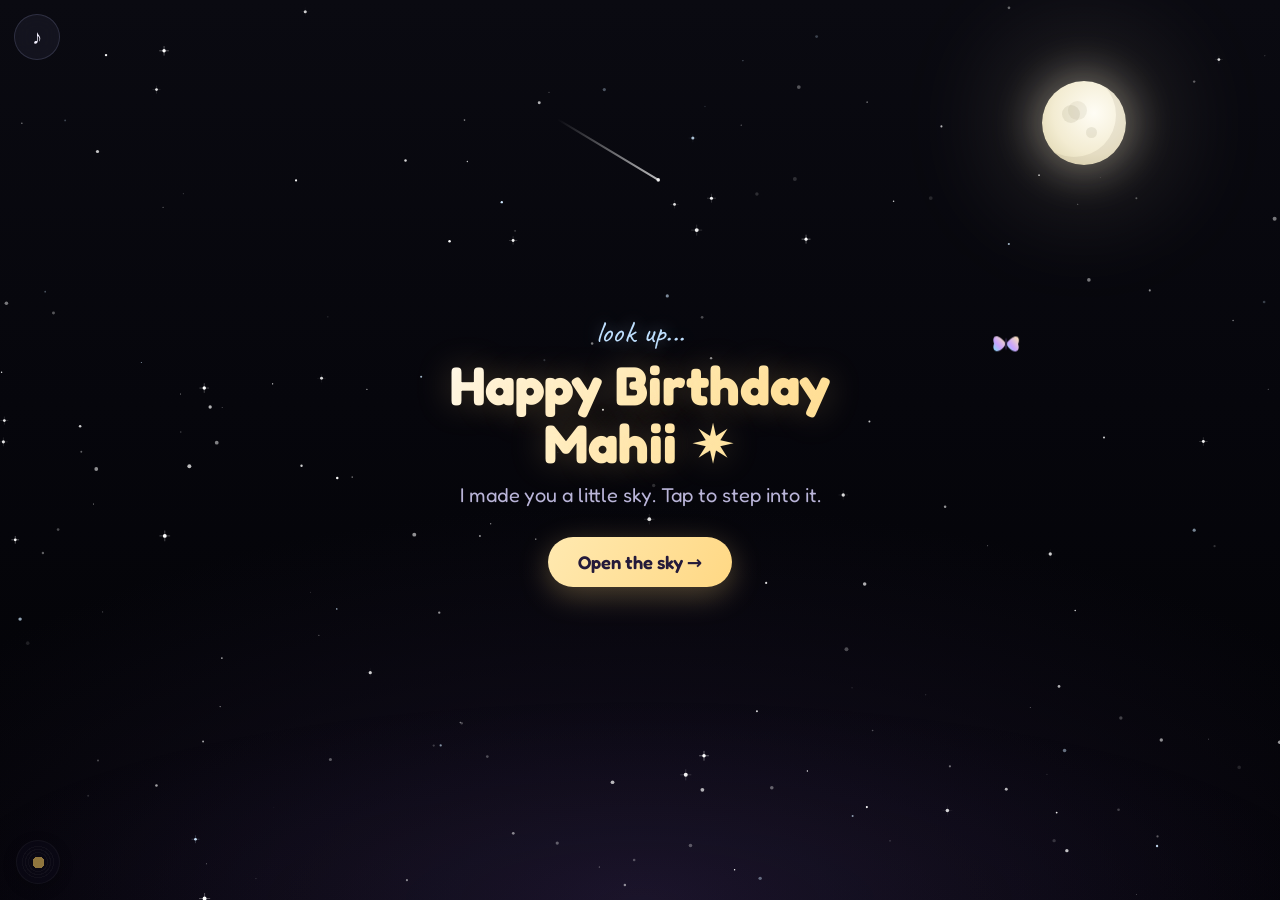
==== commit dc221ada: "Bump asset cache version Refreshes the HTML asset version query strings so browsers fetch the latest" ====
--- a/index.html
+++ b/index.html
@@ -11,7 +11,7 @@
   <link rel="preconnect" href="https://fonts.googleapis.com" />
   <link rel="preconnect" href="https://fonts.gstatic.com" crossorigin />
   <link href="https://fonts.googleapis.com/css2?family=Fredoka:wght@400;500;600;700&family=Caveat:wght@500;600;700&display=swap" rel="stylesheet" />
-  <link rel="stylesheet" href="styles.css?v=218" />
+  <link rel="stylesheet" href="styles.css?v=219" />
 </head>
 <body>
   <!-- Canvas for the living starfield, shooting stars, and stardust -->
@@ -43,8 +43,8 @@
 
   <audio id="bg-song" loop preload="auto"></audio>
 
-  <script src="js/config.js?v=218"></script>
-  <script src="js/sky.js?v=218"></script>
-  <script src="js/app.js?v=218"></script>
+  <script src="js/config.js?v=219"></script>
+  <script src="js/sky.js?v=219"></script>
+  <script src="js/app.js?v=219"></script>
 </body>
 </html>
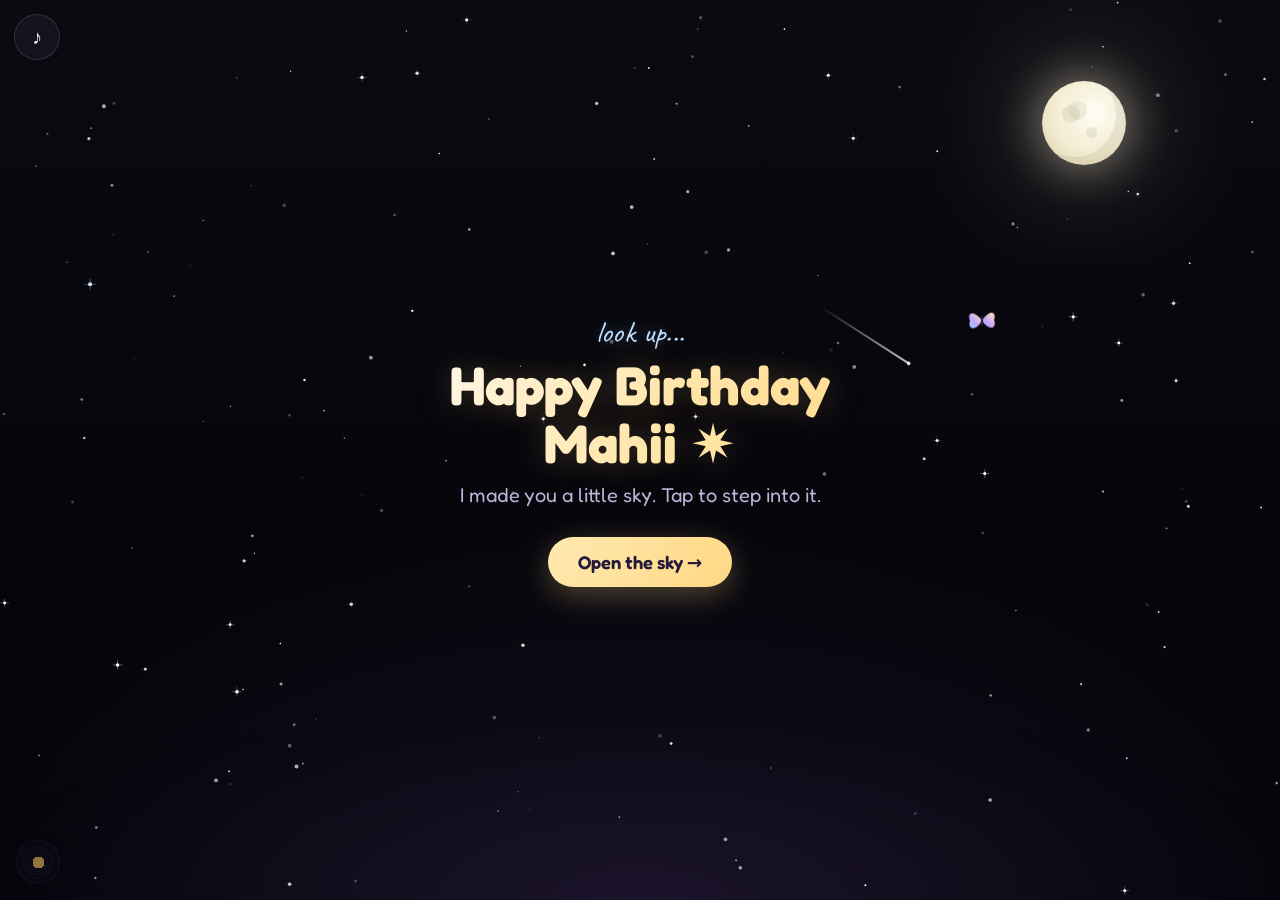
==== commit 86cebcc7: "Refresh birthday copy and cache assets This commit updates the birthday page wording in the main con" ====
--- a/index.html
+++ b/index.html
@@ -11,7 +11,7 @@
   <link rel="preconnect" href="https://fonts.googleapis.com" />
   <link rel="preconnect" href="https://fonts.gstatic.com" crossorigin />
   <link href="https://fonts.googleapis.com/css2?family=Fredoka:wght@400;500;600;700&family=Caveat:wght@500;600;700&display=swap" rel="stylesheet" />
-  <link rel="stylesheet" href="styles.css?v=219" />
+  <link rel="stylesheet" href="styles.css?v=220" />
 </head>
 <body>
   <!-- Canvas for the living starfield, shooting stars, and stardust -->
@@ -43,8 +43,8 @@
 
   <audio id="bg-song" loop preload="auto"></audio>
 
-  <script src="js/config.js?v=219"></script>
-  <script src="js/sky.js?v=219"></script>
-  <script src="js/app.js?v=219"></script>
+  <script src="js/config.js?v=220"></script>
+  <script src="js/sky.js?v=220"></script>
+  <script src="js/app.js?v=220"></script>
 </body>
 </html>
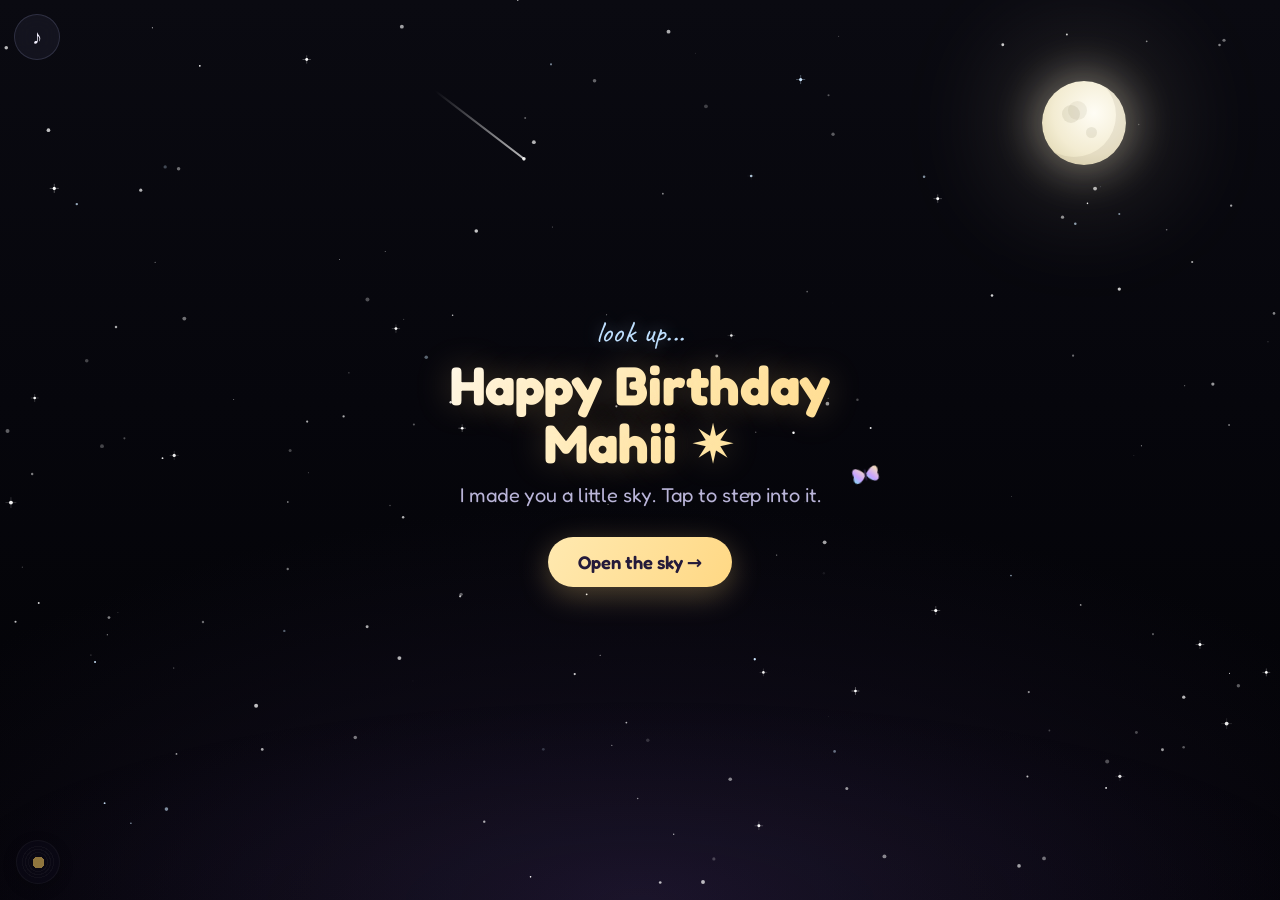
==== commit 74990985: "Update index.html" ====
--- a/index.html
+++ b/index.html
@@ -4,7 +4,7 @@
   <meta charset="UTF-8" />
   <meta name="viewport" content="width=device-width, initial-scale=1.0, maximum-scale=1.0, user-scalable=no" />
   <meta name="theme-color" content="#0a0e2a" />
-  <title>Under the Same Sky ✷</title>
+  <title>A Little Piece of the Sky ✷</title>
   <!-- tab logo: a little golden crescent moon + star on a night sky -->
   <link rel="icon" type="image/svg+xml" href="data:image/svg+xml,%3Csvg xmlns='http://www.w3.org/2000/svg' viewBox='0 0 64 64'%3E%3Crect width='64' height='64' rx='14' fill='%230a0e2a'/%3E%3Cpath d='M41 15a18 18 0 1 0 8 24 14 14 0 0 1-8-24z' fill='%23ffd884'/%3E%3Cpath d='M20 20l1.6 4.4L26 26l-4.4 1.6L20 32l-1.6-4.4L14 26l4.4-1.6z' fill='%23ffe9b0'/%3E%3Ccircle cx='46' cy='48' r='1.6' fill='%23ffffff'/%3E%3Ccircle cx='14' cy='44' r='1.3' fill='%23bfe0ff'/%3E%3C/svg%3E" />
   <link rel="apple-touch-icon" href="data:image/svg+xml,%3Csvg xmlns='http://www.w3.org/2000/svg' viewBox='0 0 64 64'%3E%3Crect width='64' height='64' rx='14' fill='%230a0e2a'/%3E%3Cpath d='M41 15a18 18 0 1 0 8 24 14 14 0 0 1-8-24z' fill='%23ffd884'/%3E%3Cpath d='M20 20l1.6 4.4L26 26l-4.4 1.6L20 32l-1.6-4.4L14 26l4.4-1.6z' fill='%23ffe9b0'/%3E%3C/svg%3E" />
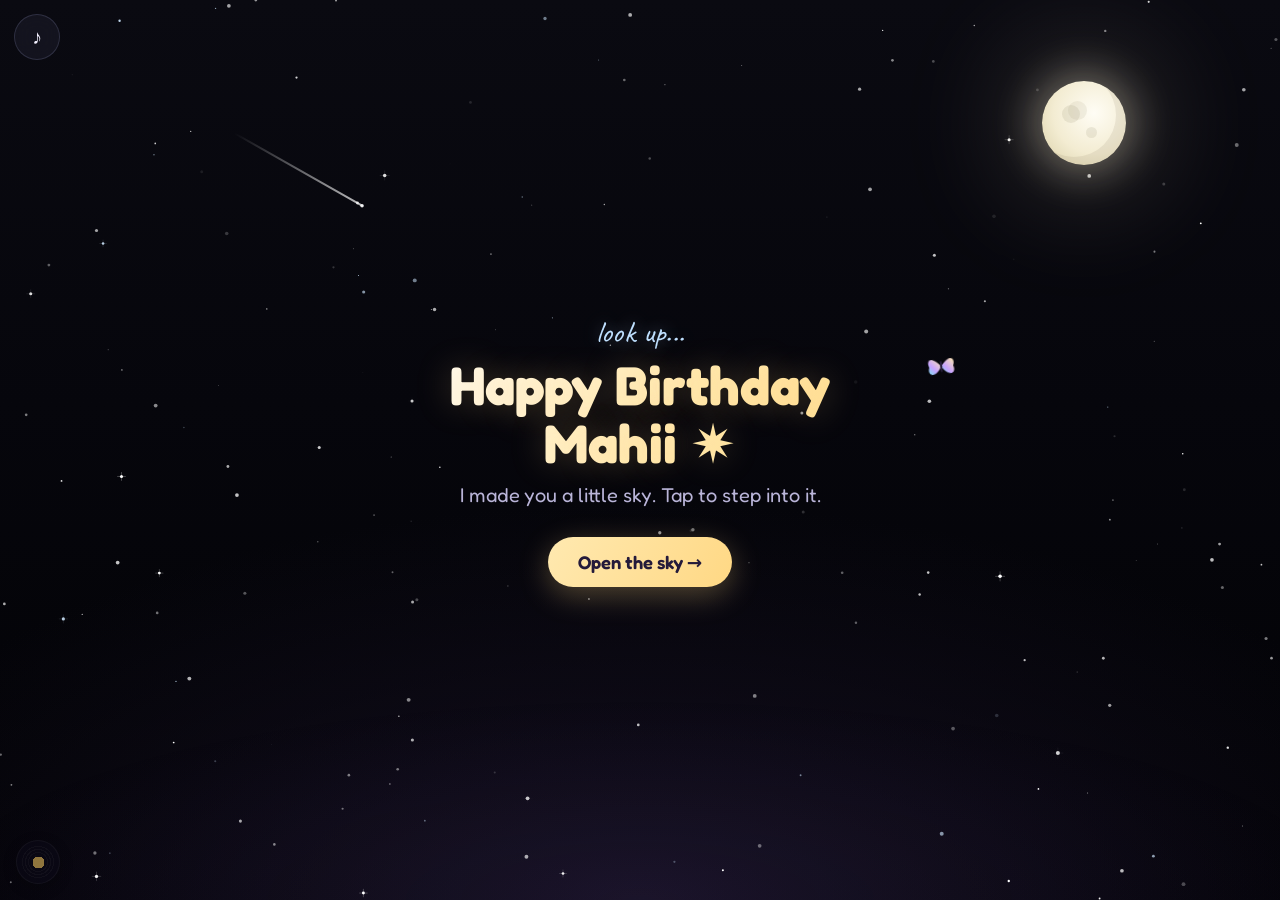
==== commit 2ac1f5a3: "Update index.html" ====
--- a/index.html
+++ b/index.html
@@ -11,7 +11,7 @@
   <link rel="preconnect" href="https://fonts.googleapis.com" />
   <link rel="preconnect" href="https://fonts.gstatic.com" crossorigin />
   <link href="https://fonts.googleapis.com/css2?family=Fredoka:wght@400;500;600;700&family=Caveat:wght@500;600;700&display=swap" rel="stylesheet" />
-  <link rel="stylesheet" href="styles.css?v=220" />
+  <link rel="stylesheet" href="styles.css?v=221" />
 </head>
 <body>
   <!-- Canvas for the living starfield, shooting stars, and stardust -->
@@ -43,8 +43,8 @@
 
   <audio id="bg-song" loop preload="auto"></audio>
 
-  <script src="js/config.js?v=220"></script>
-  <script src="js/sky.js?v=220"></script>
-  <script src="js/app.js?v=220"></script>
+  <script src="js/config.js?v=221"></script>
+  <script src="js/sky.js?v=221"></script>
+  <script src="js/app.js?v=221"></script>
 </body>
 </html>
